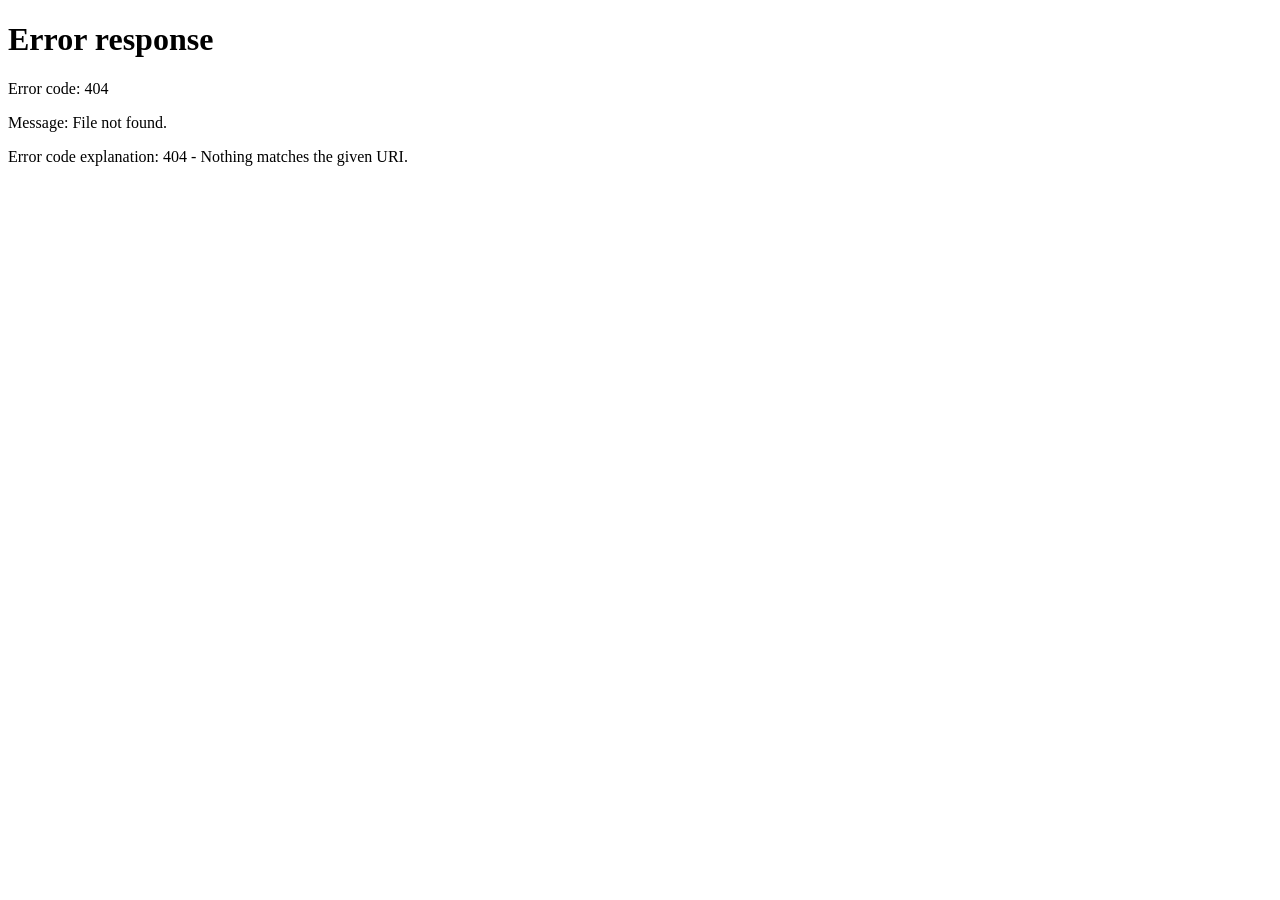
==== index.html @ f05f3944 "Add files via upload" ====
<!DOCTYPE html>
<html lang="ru">
<head>
    <meta charset="UTF-8">
    <!-- Мгновенно перенаправляет браузер на страницу wiki_garden.html -->
    <meta http-equiv="refresh" content="0; url=wiki_garden.html">
    <title>Загрузка Википедии Сада...</title>
</head>
<body>
    <p>Перенаправление на Сад... Если ничего не произошло, <a href="wiki_garden.html">нажмите сюда</a>.</p>
</body>
</html>
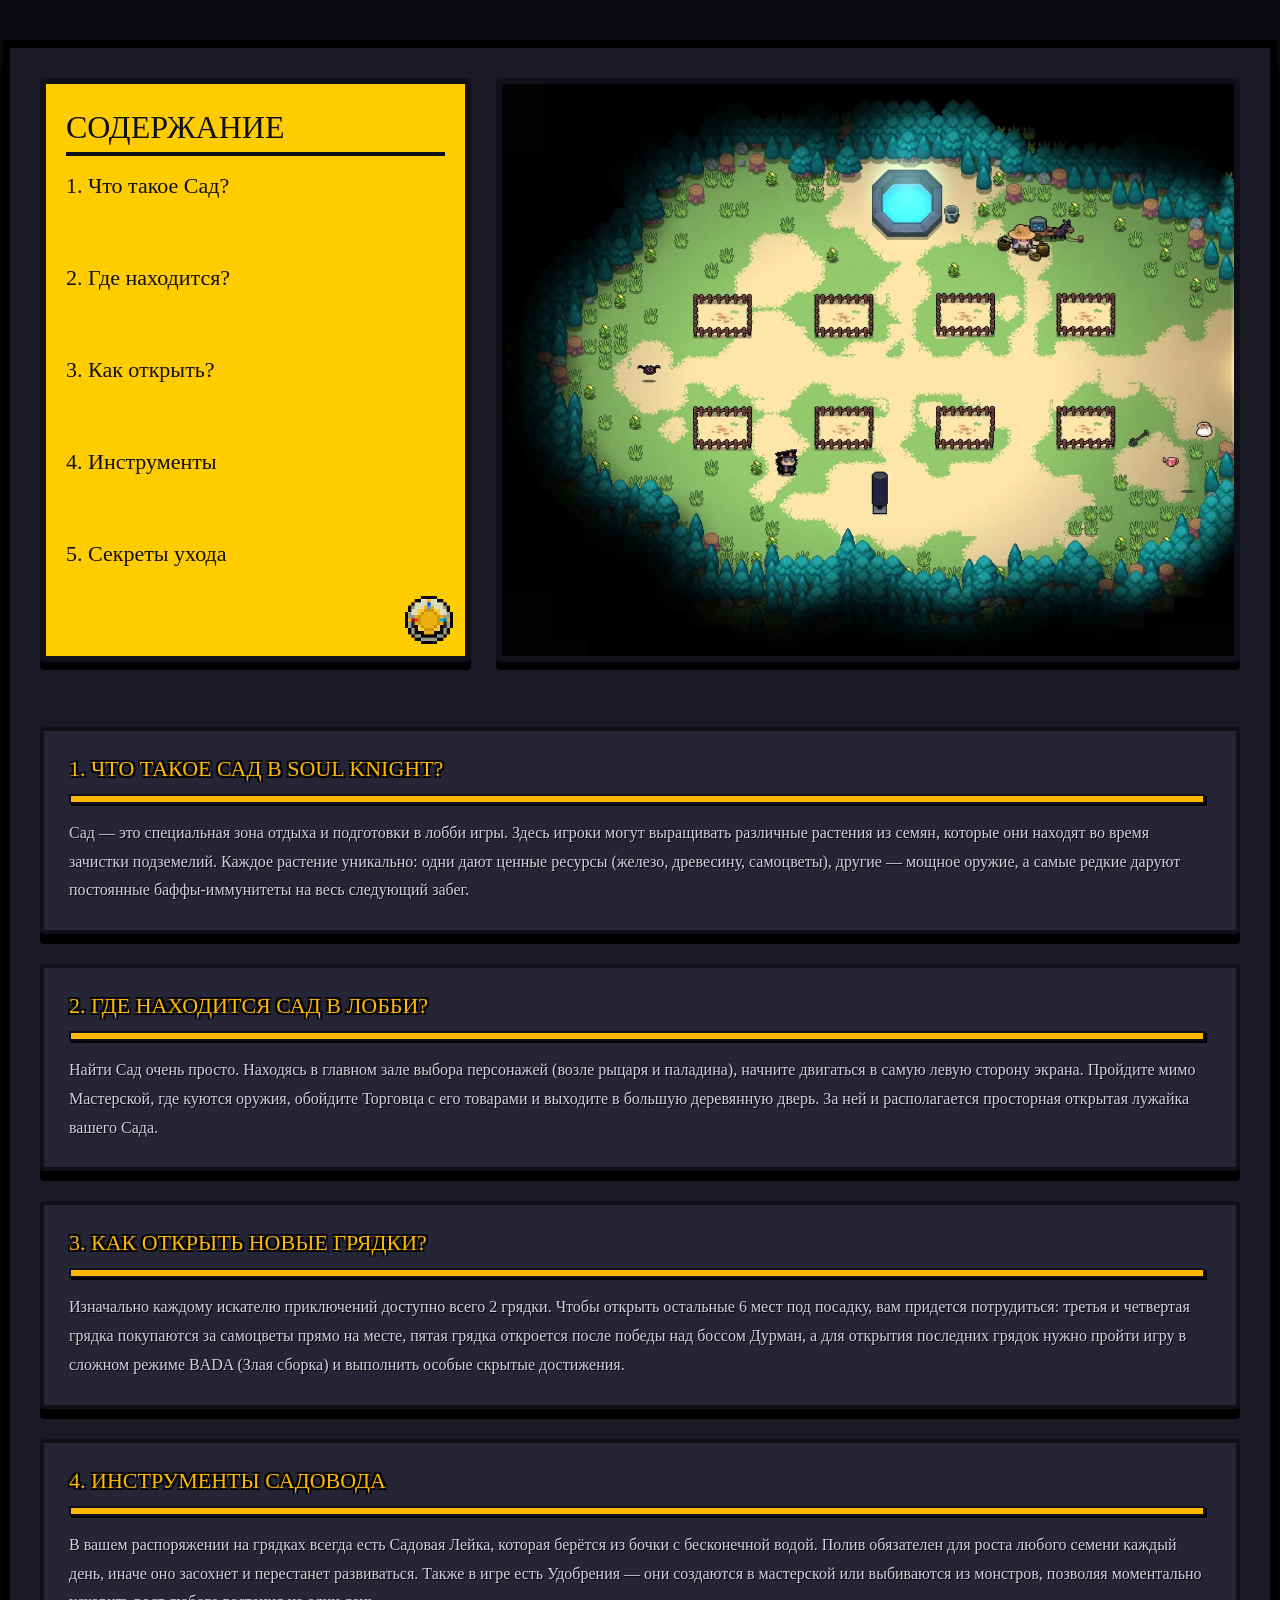
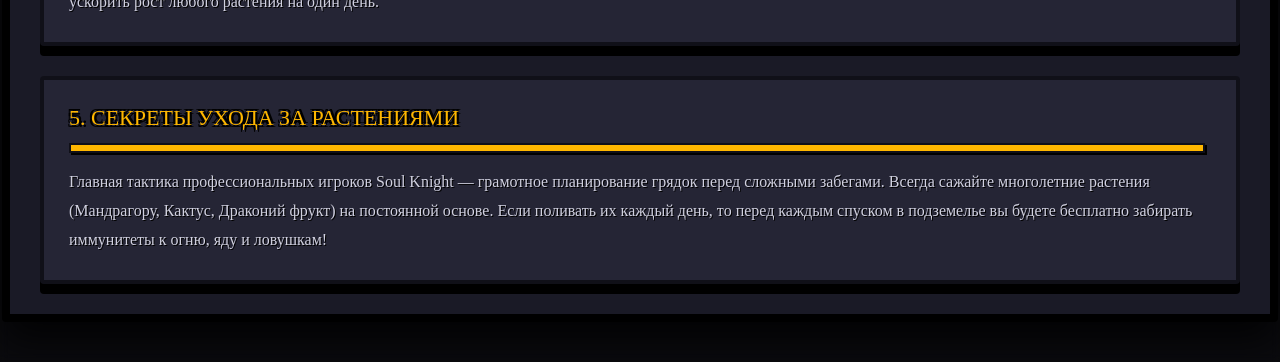
==== commit 0cc8542f: "Add files via upload" ====
--- a/index.html
+++ b/index.html
@@ -2,7 +2,7 @@
 <html lang="ru">
 <head>
     <meta charset="UTF-8">
-    <!-- Мгновенно перенаправляет браузер на страницу wiki_garden.html -->
+    <!-- Робот мгновенно перекинет браузер на твою википедию -->
     <meta http-equiv="refresh" content="0; url=wiki_garden.html">
     <title>Загрузка Википедии Сада...</title>
 </head>
